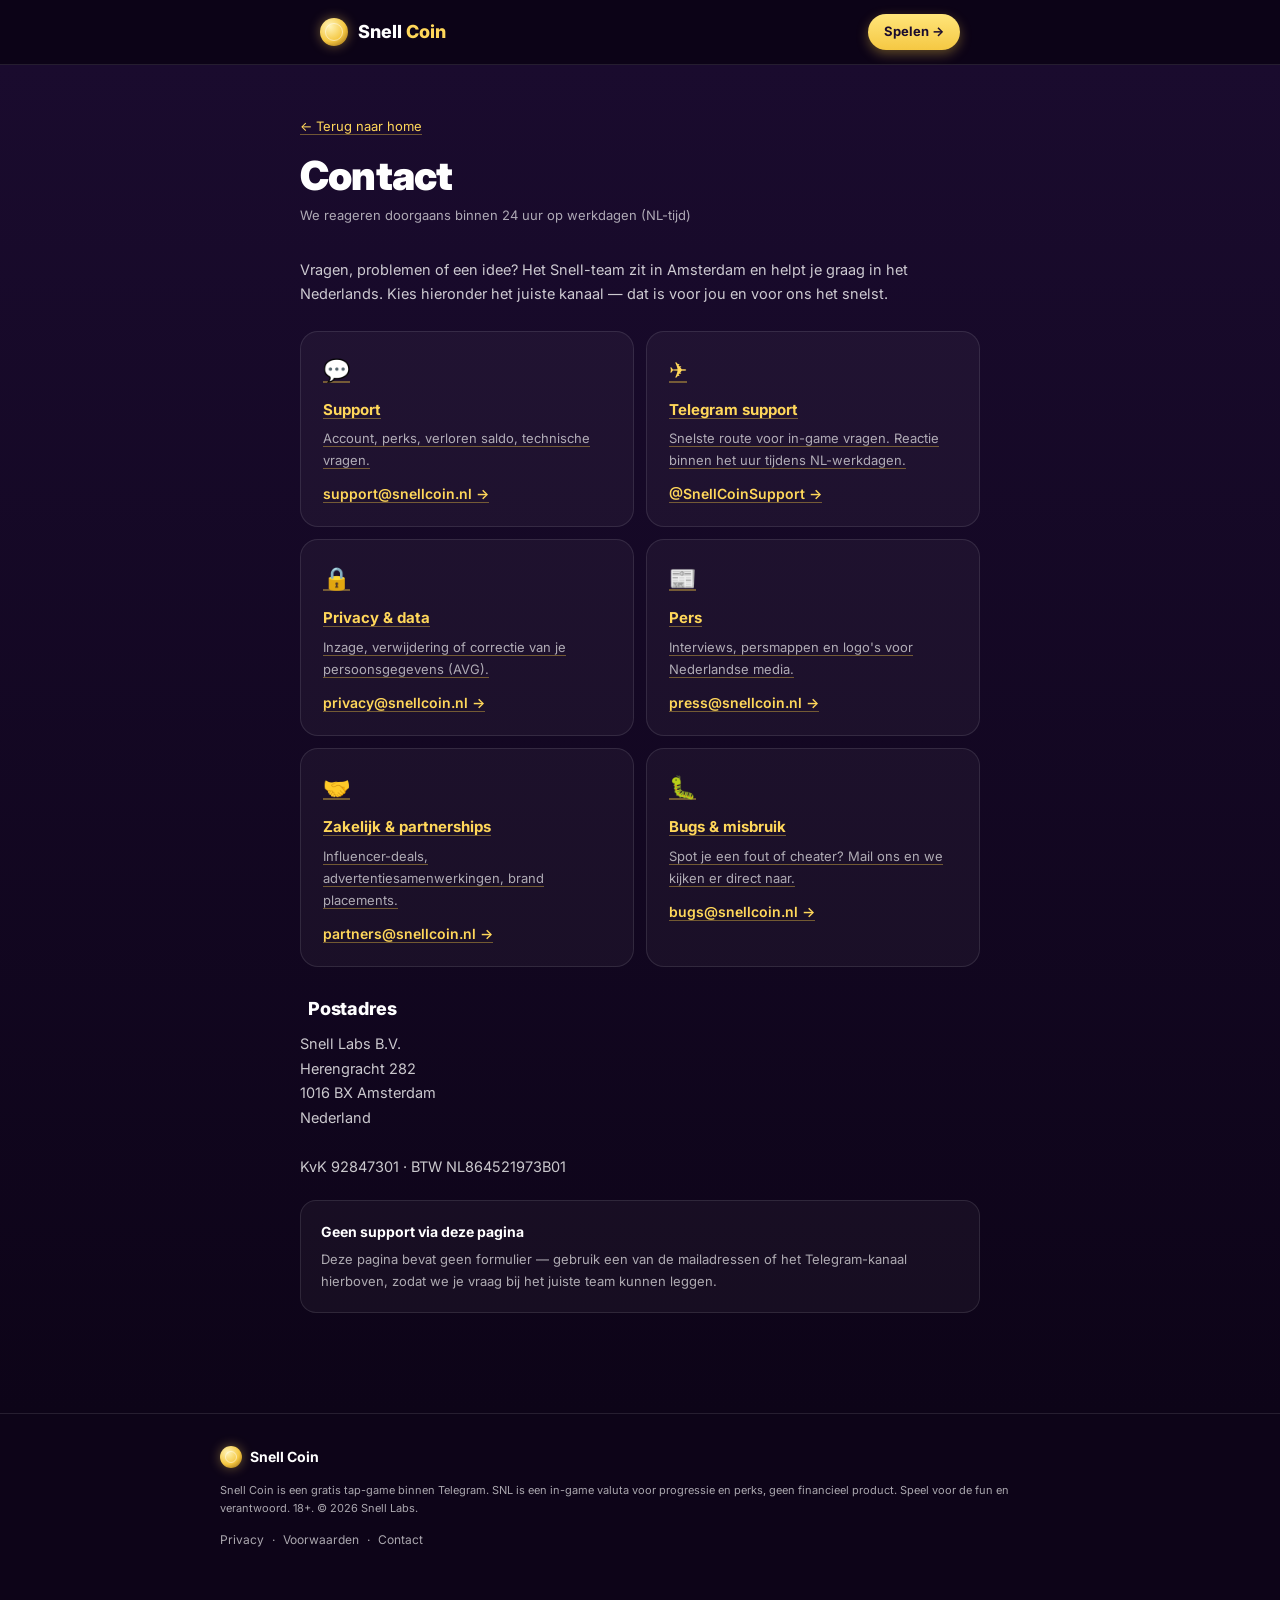
==== contact.html @ 4cd9ea13 "add Privacy, Voorwaarden, and Contact pages - privacy.html: AVG/GDPR-compliant policy covering Teleg" ====
<!DOCTYPE html>
<html lang="nl">
<head>
<meta charset="UTF-8" />
<meta name="viewport" content="width=device-width, initial-scale=1.0, viewport-fit=cover" />
<meta name="theme-color" content="#1a0b2e" />
<title>Contact — Snell Coin</title>
<meta name="description" content="Neem contact op met het Nederlandse Snell-team voor support, pers of zakelijke vragen." />
<meta name="robots" content="noindex" />
<link rel="preconnect" href="https://fonts.googleapis.com" />
<link rel="preconnect" href="https://fonts.gstatic.com" crossorigin />
<link href="https://fonts.googleapis.com/css2?family=Inter:wght@400;500;600;700;800;900&display=swap" rel="stylesheet" />
<link rel="stylesheet" href="styles.css" />
</head>
<body>

<header class="nav">
  <div class="nav-inner">
    <a href="index.html" class="logo">
      <div class="logo-coin"></div>
      <span>Snell <em>Coin</em></span>
    </a>
    <a href="index.html#cta" class="nav-cta">Spelen →</a>
  </div>
</header>

<section class="legal">
  <div class="container">
    <a href="index.html" class="legal-back">← Terug naar home</a>
    <h1>Contact</h1>
    <span class="updated">We reageren doorgaans binnen 24 uur op werkdagen (NL-tijd)</span>

    <p>
      Vragen, problemen of een idee? Het Snell-team zit in Amsterdam en helpt je graag
      in het Nederlands. Kies hieronder het juiste kanaal — dat is voor jou en voor ons
      het snelst.
    </p>

    <div class="contact-grid">
      <a href="mailto:support@snellcoin.nl" class="contact-card">
        <span class="ico">💬</span>
        <h3>Support</h3>
        <p>Account, perks, verloren saldo, technische vragen.</p>
        <span class="link">support@snellcoin.nl →</span>
      </a>

      <a href="https://t.me/SnellCoinSupport" class="contact-card">
        <span class="ico">✈</span>
        <h3>Telegram support</h3>
        <p>Snelste route voor in-game vragen. Reactie binnen het uur tijdens NL-werkdagen.</p>
        <span class="link">@SnellCoinSupport →</span>
      </a>

      <a href="mailto:privacy@snellcoin.nl" class="contact-card">
        <span class="ico">🔒</span>
        <h3>Privacy &amp; data</h3>
        <p>Inzage, verwijdering of correctie van je persoonsgegevens (AVG).</p>
        <span class="link">privacy@snellcoin.nl →</span>
      </a>

      <a href="mailto:press@snellcoin.nl" class="contact-card">
        <span class="ico">📰</span>
        <h3>Pers</h3>
        <p>Interviews, persmappen en logo's voor Nederlandse media.</p>
        <span class="link">press@snellcoin.nl →</span>
      </a>

      <a href="mailto:partners@snellcoin.nl" class="contact-card">
        <span class="ico">🤝</span>
        <h3>Zakelijk &amp; partnerships</h3>
        <p>Influencer-deals, advertentiesamenwerkingen, brand placements.</p>
        <span class="link">partners@snellcoin.nl →</span>
      </a>

      <a href="mailto:bugs@snellcoin.nl" class="contact-card">
        <span class="ico">🐛</span>
        <h3>Bugs &amp; misbruik</h3>
        <p>Spot je een fout of cheater? Mail ons en we kijken er direct naar.</p>
        <span class="link">bugs@snellcoin.nl →</span>
      </a>
    </div>

    <h2><span class="num"></span>Postadres</h2>
    <p>
      Snell Labs B.V.<br />
      Herengracht 282<br />
      1016 BX Amsterdam<br />
      Nederland<br /><br />
      KvK 92847301 · BTW NL864521973B01
    </p>

    <div class="legal-card">
      <h3>Geen support via deze pagina</h3>
      <p>Deze pagina bevat geen formulier — gebruik een van de mailadressen of het Telegram-kanaal hierboven, zodat we je vraag bij het juiste team kunnen leggen.</p>
    </div>
  </div>
</section>

<footer class="footer">
  <div class="container">
    <div class="footer-logo">
      <div class="logo-coin small"></div>
      <span>Snell Coin</span>
    </div>
    <p class="footer-disclaimer">
      Snell Coin is een gratis tap-game binnen Telegram. SNL is een in-game valuta voor progressie en perks, geen financieel product. Speel voor de fun en verantwoord. 18+. © 2026 Snell Labs.
    </p>
    <div class="footer-links">
      <a href="privacy.html">Privacy</a><span>·</span>
      <a href="voorwaarden.html">Voorwaarden</a><span>·</span>
      <a href="contact.html">Contact</a>
    </div>
  </div>
</footer>

</body>
</html>
---- styles.css ----
/* ============ RESET / BASE ============ */
*,*::before,*::after{box-sizing:border-box;margin:0;padding:0}
html{scroll-behavior:smooth;-webkit-text-size-adjust:100%}
body{
  font-family:'Inter',-apple-system,BlinkMacSystemFont,'Segoe UI',sans-serif;
  background:#0d0418;
  color:#fff;
  line-height:1.5;
  -webkit-font-smoothing:antialiased;
  overflow-x:hidden;
  padding-bottom:88px;
}
a{color:inherit;text-decoration:none}
img,svg{display:block;max-width:100%}

:root{
  --bg-0:#0d0418;
  --bg-1:#1a0b2e;
  --bg-2:#2a1248;
  --purple:#6b46c1;
  --purple-light:#8b5cf6;
  --gold:#FFD75A;
  --gold-2:#F5C843;
  --gold-3:#B07A14;
  --text-dim:rgba(255,255,255,.65);
  --border:rgba(255,255,255,.1);
}

.container{max-width:680px;margin:0 auto;padding:0 20px}
.container.narrow{max-width:560px}
.container.center{text-align:center}

.gold{color:var(--gold);background:linear-gradient(180deg,#FFE57A 0%,#F5C843 100%);-webkit-background-clip:text;background-clip:text;-webkit-text-fill-color:transparent}

/* ============ TOP BANNER ============ */
.top-banner{
  background:linear-gradient(90deg,#7c3aed,#a855f7);
  color:#fff;
  padding:8px 16px;
  text-align:center;
  font-size:12px;
  display:flex;align-items:center;justify-content:center;gap:8px;
  font-weight:500;
}
.pulse-dot{width:8px;height:8px;border-radius:50%;background:#4ade80;box-shadow:0 0 0 0 rgba(74,222,128,.7);animation:pulse 1.6s infinite}
@keyframes pulse{0%{box-shadow:0 0 0 0 rgba(74,222,128,.7)}70%{box-shadow:0 0 0 10px rgba(74,222,128,0)}100%{box-shadow:0 0 0 0 rgba(74,222,128,0)}}

/* ============ NAV ============ */
.nav{position:sticky;top:0;z-index:50;backdrop-filter:blur(12px);background:rgba(13,4,24,.85);border-bottom:1px solid var(--border)}
.nav-inner{max-width:680px;margin:0 auto;padding:14px 20px;display:flex;align-items:center;justify-content:space-between}
.logo{display:flex;align-items:center;gap:10px;font-weight:800;font-size:18px}
.logo em{font-style:normal;color:var(--gold)}
.logo-coin{
  width:28px;height:28px;border-radius:50%;
  background:radial-gradient(circle at 35% 30%,#FFF4B8 0%,#F5C843 55%,#8A5A0A 100%);
  box-shadow:0 0 12px rgba(255,215,90,.4);
  position:relative;
}
.logo-coin::after{content:"";position:absolute;inset:5px;border-radius:50%;border:1.5px solid rgba(255,255,255,.5)}
.logo-coin.small{width:22px;height:22px}
.nav-cta{
  background:linear-gradient(180deg,#FFE57A,#F5C843);
  color:#1a0b2e;font-weight:700;font-size:13px;
  padding:8px 16px;border-radius:999px;
  box-shadow:0 4px 12px rgba(245,200,67,.35);
}

/* ============ HERO ============ */
.hero{
  position:relative;
  background:radial-gradient(ellipse at top,#3b1d6e 0%,#1a0b2e 50%,#0d0418 100%);
  padding:32px 0 48px;
  overflow:hidden;
}
.hero-glow{
  position:absolute;top:30%;left:50%;transform:translate(-50%,-50%);
  width:600px;height:600px;
  background:radial-gradient(circle,rgba(139,92,246,.4) 0%,transparent 60%);
  filter:blur(40px);pointer-events:none;
}
.hero .container{position:relative;z-index:1;text-align:center}

.hero-badge{
  display:inline-flex;align-items:center;gap:8px;
  background:rgba(255,255,255,.08);border:1px solid var(--border);
  padding:6px 14px;border-radius:999px;
  font-size:12px;font-weight:500;color:var(--text-dim);
  margin-bottom:20px;
}
.hero-badge .flag{font-size:14px}

.hero-title{
  font-size:clamp(34px,8vw,52px);font-weight:900;line-height:1.05;letter-spacing:-.02em;
  margin-bottom:14px;
}
.hero-sub{
  font-size:16px;color:var(--text-dim);max-width:480px;margin:0 auto 28px;line-height:1.55;
}

/* Coin stage */
.coin-stage{
  position:relative;margin:8px auto 28px;
  width:min(82vw,320px);aspect-ratio:1;
  display:flex;align-items:center;justify-content:center;
}
.coin-shadow{
  position:absolute;bottom:-2%;left:50%;transform:translateX(-50%);
  width:70%;height:14px;
  background:radial-gradient(ellipse,rgba(0,0,0,.55),transparent 70%);
  filter:blur(8px);
}
.coin{
  width:100%;height:100%;
  filter:drop-shadow(0 18px 40px rgba(255,215,90,.35));
  animation:float 4s ease-in-out infinite;
}
.coin-svg{width:100%;height:100%}
@keyframes float{0%,100%{transform:translateY(0) rotate(-3deg)}50%{transform:translateY(-12px) rotate(3deg)}}

.coin-counter{
  position:absolute;top:-8px;left:50%;transform:translateX(-50%);
  background:rgba(13,4,24,.7);backdrop-filter:blur(10px);
  border:1px solid var(--border);border-radius:14px;
  padding:8px 16px;text-align:center;min-width:180px;
}
.coin-counter-num{font-size:22px;font-weight:800;color:var(--gold);letter-spacing:-.01em}
.coin-counter-label{font-size:10px;color:var(--text-dim);margin-top:2px;text-transform:uppercase;letter-spacing:.05em}

/* Buttons */
.btn{
  display:inline-flex;align-items:center;justify-content:center;gap:10px;
  padding:16px 28px;border-radius:999px;
  font-weight:700;font-size:16px;letter-spacing:-.01em;
  border:none;cursor:pointer;transition:transform .15s ease,box-shadow .15s ease;
  text-align:center;
}
.btn-primary{
  background:linear-gradient(180deg,#FFE57A 0%,#F5C843 50%,#D9A526 100%);
  color:#1a0b2e;
  box-shadow:0 8px 24px rgba(245,200,67,.4),inset 0 1px 0 rgba(255,255,255,.5);
}
.btn-primary:hover{transform:translateY(-2px);box-shadow:0 12px 32px rgba(245,200,67,.5),inset 0 1px 0 rgba(255,255,255,.5)}
.btn-primary:active{transform:translateY(0)}
.btn-hero{font-size:17px;padding:18px 32px}
.btn-arrow{transition:transform .2s ease}
.btn:hover .btn-arrow{transform:translateX(4px)}
.btn-sm{padding:11px 18px;font-size:14px}

.hero-trust{
  display:flex;align-items:center;justify-content:center;gap:0;
  margin-top:28px;
}
.trust-item{display:flex;flex-direction:column;align-items:center;padding:0 18px;font-size:11px;color:var(--text-dim);text-transform:uppercase;letter-spacing:.04em}
.trust-item strong{font-size:18px;color:#fff;font-weight:800;margin-bottom:2px;letter-spacing:-.01em}
.trust-divider{width:1px;height:32px;background:var(--border)}

/* ============ SECTIONS ============ */
.section{padding:64px 0;position:relative}
.section-dark{background:linear-gradient(180deg,#0d0418 0%,#1a0b2e 50%,#0d0418 100%)}

.eyebrow{
  display:inline-block;
  color:var(--gold);font-weight:700;font-size:12px;
  letter-spacing:.12em;text-transform:uppercase;margin-bottom:12px;
  border:1px solid rgba(245,200,67,.3);padding:4px 10px;border-radius:999px;
}
.section-title{
  font-size:clamp(28px,6vw,40px);font-weight:900;line-height:1.1;letter-spacing:-.02em;
  margin-bottom:16px;
}
.section-lead{
  font-size:16px;color:var(--text-dim);line-height:1.6;margin-bottom:36px;max-width:560px;
}

/* ============ ECONOMY GRID ============ */
.econ-grid{display:grid;grid-template-columns:repeat(2,1fr);gap:12px}
.econ-card{
  background:linear-gradient(180deg,rgba(139,92,246,.12) 0%,rgba(139,92,246,.04) 100%);
  border:1px solid var(--border);border-radius:18px;
  padding:22px 18px;
}
.econ-card.highlight{
  background:linear-gradient(180deg,rgba(245,200,67,.18) 0%,rgba(245,200,67,.04) 100%);
  border-color:rgba(245,200,67,.3);
  grid-column:span 2;
}
.econ-num{font-size:24px;font-weight:900;color:var(--gold);letter-spacing:-.02em;line-height:1.1}
.econ-card.highlight .econ-num{font-size:32px}
.econ-label{font-size:11px;color:var(--text-dim);text-transform:uppercase;letter-spacing:.06em;margin:4px 0 10px;font-weight:600}
.econ-card p{font-size:13px;color:rgba(255,255,255,.75);line-height:1.5}

/* ============ HOW STEPS ============ */
.how-steps{display:flex;flex-direction:column;gap:20px;margin-top:36px}
.how-step{
  background:rgba(255,255,255,.04);border:1px solid var(--border);
  border-radius:20px;padding:24px;position:relative;
}
.how-step-num{
  position:absolute;top:18px;right:18px;
  font-size:48px;font-weight:900;color:rgba(255,215,90,.15);line-height:1;letter-spacing:-.04em;
}
.how-step h3{font-size:20px;font-weight:800;margin-bottom:8px;letter-spacing:-.01em}
.how-step p{font-size:14px;color:var(--text-dim);line-height:1.6;margin-bottom:16px}

/* Energy demo */
.energy-demo{display:flex;align-items:center;gap:10px;background:rgba(0,0,0,.35);padding:10px 14px;border-radius:14px}
.lightning{font-size:18px;filter:drop-shadow(0 0 4px rgba(255,215,90,.6))}
.energy-bar-wrap{flex:1;height:8px;background:rgba(255,255,255,.1);border-radius:999px;overflow:hidden}
.energy-bar{height:100%;width:97.6%;background:linear-gradient(90deg,#FFE57A,#F5C843);border-radius:999px;transition:width .3s ease}
.energy-num{font-size:13px;font-weight:700;color:#fff;min-width:60px;text-align:right;font-variant-numeric:tabular-nums}

/* Perks list */
.perks-list{display:flex;flex-direction:column;gap:8px}
.perk{
  display:flex;align-items:center;gap:12px;
  background:rgba(0,0,0,.35);border-radius:12px;padding:10px 14px;
}
.perk-icon{font-size:22px;width:32px;text-align:center}
.perk-info{flex:1;display:flex;flex-direction:column}
.perk-info strong{font-size:14px;font-weight:700}
.perk-info span{font-size:11px;color:var(--text-dim)}
.perk-cost{font-size:12px;font-weight:700;color:var(--gold);background:rgba(245,200,67,.12);padding:4px 8px;border-radius:8px;white-space:nowrap}

/* Leaderboard */
.leaderboard{display:flex;flex-direction:column;gap:6px}
.lb-row{
  display:flex;align-items:center;gap:12px;
  background:rgba(0,0,0,.3);padding:10px 14px;border-radius:10px;
  font-size:14px;
}
.lb-row.gold-bg{
  background:linear-gradient(90deg,rgba(245,200,67,.25),rgba(245,200,67,.05));
  border:1px solid rgba(245,200,67,.3);
}
.lb-row.dim{opacity:.5;border:1px dashed var(--border);background:transparent}
.lb-pos{font-weight:800;color:var(--gold);min-width:32px}
.lb-name{flex:1;font-weight:600}
.lb-bal{font-weight:700;color:#fff;font-variant-numeric:tabular-nums}

/* ============ ACTIVITY FEED ============ */
.activity-feed{
  background:rgba(255,255,255,.04);border:1px solid var(--border);border-radius:18px;
  padding:8px;margin-bottom:32px;max-height:280px;overflow:hidden;
  mask-image:linear-gradient(180deg,#000 0%,#000 80%,transparent 100%);
}
.activity-row{
  display:flex;align-items:center;gap:12px;
  padding:10px 12px;border-radius:10px;font-size:13px;
  animation:slideIn .4s ease-out;
}
.activity-row + .activity-row{border-top:1px solid var(--border)}
.activity-avatar{
  width:28px;height:28px;border-radius:50%;
  background:linear-gradient(135deg,#8b5cf6,#ec4899);
  display:flex;align-items:center;justify-content:center;
  font-size:11px;font-weight:700;flex-shrink:0;
}
.activity-text{flex:1;color:var(--text-dim)}
.activity-text strong{color:#fff}
.activity-amount{color:var(--gold);font-weight:700;font-variant-numeric:tabular-nums;white-space:nowrap}
@keyframes slideIn{from{opacity:0;transform:translateY(-8px)}to{opacity:1;transform:none}}

/* Reviews */
.reviews{display:flex;flex-direction:column;gap:14px}
.review{
  background:rgba(255,255,255,.04);border:1px solid var(--border);
  border-radius:16px;padding:18px;
}
.review-stars{color:var(--gold);font-size:14px;letter-spacing:2px;margin-bottom:8px}
.review p{font-size:14px;line-height:1.6;color:rgba(255,255,255,.85);margin-bottom:14px}
.review-author{display:flex;align-items:center;gap:10px}
.avatar{width:36px;height:36px;border-radius:50%;flex-shrink:0}
.avatar.a1{background:linear-gradient(135deg,#f59e0b,#ef4444)}
.avatar.a2{background:linear-gradient(135deg,#ec4899,#8b5cf6)}
.avatar.a3{background:linear-gradient(135deg,#3b82f6,#06b6d4)}
.review-author strong{font-size:13px;display:block}
.review-author span{font-size:12px;color:var(--text-dim)}

/* ============ VALUE ============ */
.value-grid{display:grid;grid-template-columns:repeat(3,1fr);gap:10px;margin-bottom:24px}
.value-card{
  background:rgba(255,255,255,.04);border:1px solid var(--border);
  border-radius:16px;padding:18px 12px;text-align:center;
}
.value-num{font-size:22px;font-weight:900;letter-spacing:-.02em;line-height:1.1}
.value-label{font-size:10px;text-transform:uppercase;letter-spacing:.06em;color:var(--text-dim);margin:4px 0 8px;font-weight:600}
.value-card p{font-size:12px;color:rgba(255,255,255,.75);line-height:1.45}

.disclaimer{
  background:rgba(255,215,90,.06);border:1px solid rgba(255,215,90,.2);
  border-radius:14px;padding:14px 16px;
  font-size:12px;color:var(--text-dim);line-height:1.55;
}
.disclaimer strong{color:#fff}

/* ============ FAQ ============ */
.faq-item{
  background:rgba(255,255,255,.04);border:1px solid var(--border);
  border-radius:14px;margin-bottom:10px;overflow:hidden;
  transition:background .2s ease;
}
.faq-item[open]{background:rgba(139,92,246,.1);border-color:rgba(139,92,246,.3)}
.faq-item summary{
  padding:16px 20px;cursor:pointer;font-weight:600;font-size:15px;
  list-style:none;display:flex;justify-content:space-between;align-items:center;gap:12px;
}
.faq-item summary::-webkit-details-marker{display:none}
.faq-item summary::after{
  content:"+";font-size:22px;font-weight:300;color:var(--gold);
  transition:transform .2s ease;line-height:1;
}
.faq-item[open] summary::after{content:"−"}
.faq-item p{padding:0 20px 18px;font-size:14px;color:var(--text-dim);line-height:1.6}

/* ============ FINAL CTA ============ */
.cta-final{
  background:radial-gradient(ellipse at center,#3b1d6e 0%,#1a0b2e 60%,#0d0418 100%);
  padding:72px 0 96px;
}
.cta-coin{width:140px;margin:0 auto 24px;animation:float 4s ease-in-out infinite;filter:drop-shadow(0 16px 36px rgba(255,215,90,.4))}
.btn-cta{
  font-size:17px;padding:18px 28px;width:100%;max-width:380px;margin:8px auto 0;
  animation:ctaPulse 2.4s ease-in-out infinite;
}
@keyframes ctaPulse{0%,100%{box-shadow:0 8px 24px rgba(245,200,67,.4),inset 0 1px 0 rgba(255,255,255,.5)}50%{box-shadow:0 12px 40px rgba(245,200,67,.7),inset 0 1px 0 rgba(255,255,255,.5)}}
.tg-icon{font-size:18px;color:#1a0b2e}
.cta-meta{margin-top:20px;display:flex;flex-direction:column;gap:6px;font-size:12px;color:var(--text-dim)}

/* ============ FOOTER ============ */
.footer{padding:32px 0 40px;border-top:1px solid var(--border);background:#0d0418}
.footer-logo{display:flex;align-items:center;gap:8px;font-weight:700;margin-bottom:14px;font-size:14px}
.footer-disclaimer{font-size:11px;color:var(--text-dim);line-height:1.6;margin-bottom:14px}
.footer-links{display:flex;align-items:center;gap:8px;font-size:12px;color:var(--text-dim)}
.footer-links a:hover{color:#fff}

/* ============ STICKY CTA ============ */
.sticky-cta{
  position:fixed;bottom:0;left:0;right:0;z-index:100;
  background:rgba(13,4,24,.92);backdrop-filter:blur(16px);
  border-top:1px solid var(--border);
  padding:10px 16px calc(10px + env(safe-area-inset-bottom));
  transform:translateY(100%);transition:transform .3s ease;
}
.sticky-cta.visible{transform:translateY(0)}
.sticky-cta-inner{max-width:680px;margin:0 auto;display:flex;align-items:center;justify-content:space-between;gap:12px}
.sticky-cta-left{display:flex;align-items:center;gap:10px;min-width:0;flex:1}
.sticky-cta-coin{
  width:36px;height:36px;border-radius:50%;flex-shrink:0;
  background:radial-gradient(circle at 35% 30%,#FFF4B8 0%,#F5C843 55%,#8A5A0A 100%);
  box-shadow:0 0 12px rgba(255,215,90,.4);
}
.sticky-cta-left strong{display:block;font-size:13px;font-weight:700}
.sticky-cta-left span{font-size:11px;color:var(--text-dim)}

/* ============ TABLET+ ============ */
@media (min-width:720px){
  .container{max-width:880px}
  .econ-grid{grid-template-columns:repeat(3,1fr)}
  .econ-card.highlight{grid-column:span 3}
  .how-steps{display:grid;grid-template-columns:repeat(3,1fr);gap:16px}
  .reviews{display:grid;grid-template-columns:repeat(3,1fr)}
  .hero-title{font-size:64px}
}

/* ============ LEGAL / CONTACT PAGES ============ */
.legal{padding:48px 0 80px;background:linear-gradient(180deg,#1a0b2e 0%,#0d0418 100%);min-height:calc(100vh - 160px)}
.legal .container{max-width:720px}
.legal-back{display:inline-flex;align-items:center;gap:6px;color:var(--text-dim);font-size:13px;margin-bottom:18px;transition:color .15s ease}
.legal-back:hover{color:var(--gold)}
.legal h1{font-size:clamp(28px,6vw,40px);font-weight:900;letter-spacing:-.02em;margin-bottom:8px;line-height:1.1}
.legal .updated{color:var(--text-dim);font-size:13px;margin-bottom:32px;display:block}
.legal h2{font-size:18px;font-weight:800;margin:28px 0 10px;letter-spacing:-.01em;color:#fff}
.legal h2 .num{color:var(--gold);margin-right:8px;font-variant-numeric:tabular-nums}
.legal p,.legal li{font-size:14.5px;color:rgba(255,255,255,.78);line-height:1.7}
.legal p{margin-bottom:12px}
.legal ul{padding-left:20px;margin-bottom:12px}
.legal li{margin-bottom:6px}
.legal strong{color:#fff;font-weight:600}
.legal a{color:var(--gold);text-decoration:underline;text-decoration-color:rgba(245,200,67,.4);text-underline-offset:3px}
.legal a:hover{text-decoration-color:var(--gold)}
.legal-card{background:rgba(255,255,255,.04);border:1px solid var(--border);border-radius:16px;padding:20px;margin:20px 0}
.legal-card h3{font-size:14px;font-weight:700;margin-bottom:6px;color:#fff}
.legal-card p{font-size:13px;margin:0;color:var(--text-dim)}

.contact-grid{display:grid;grid-template-columns:1fr;gap:12px;margin-top:24px}
@media (min-width:720px){.contact-grid{grid-template-columns:repeat(2,1fr)}}
.contact-card{
  background:rgba(255,255,255,.04);border:1px solid var(--border);
  border-radius:18px;padding:22px;
  display:flex;flex-direction:column;gap:6px;
  transition:border-color .2s ease,background .2s ease;
}
.contact-card:hover{border-color:rgba(245,200,67,.4);background:rgba(245,200,67,.05)}
.contact-card .ico{font-size:22px;margin-bottom:6px}
.contact-card h3{font-size:15px;font-weight:700}
.contact-card p{font-size:13px;color:var(--text-dim);margin:0}
.contact-card .link{color:var(--gold);font-weight:600;font-size:14px;margin-top:6px}

/* Reduce motion */
@media (prefers-reduced-motion:reduce){
  *,*::before,*::after{animation-duration:.01ms!important;animation-iteration-count:1!important;transition-duration:.01ms!important}
}
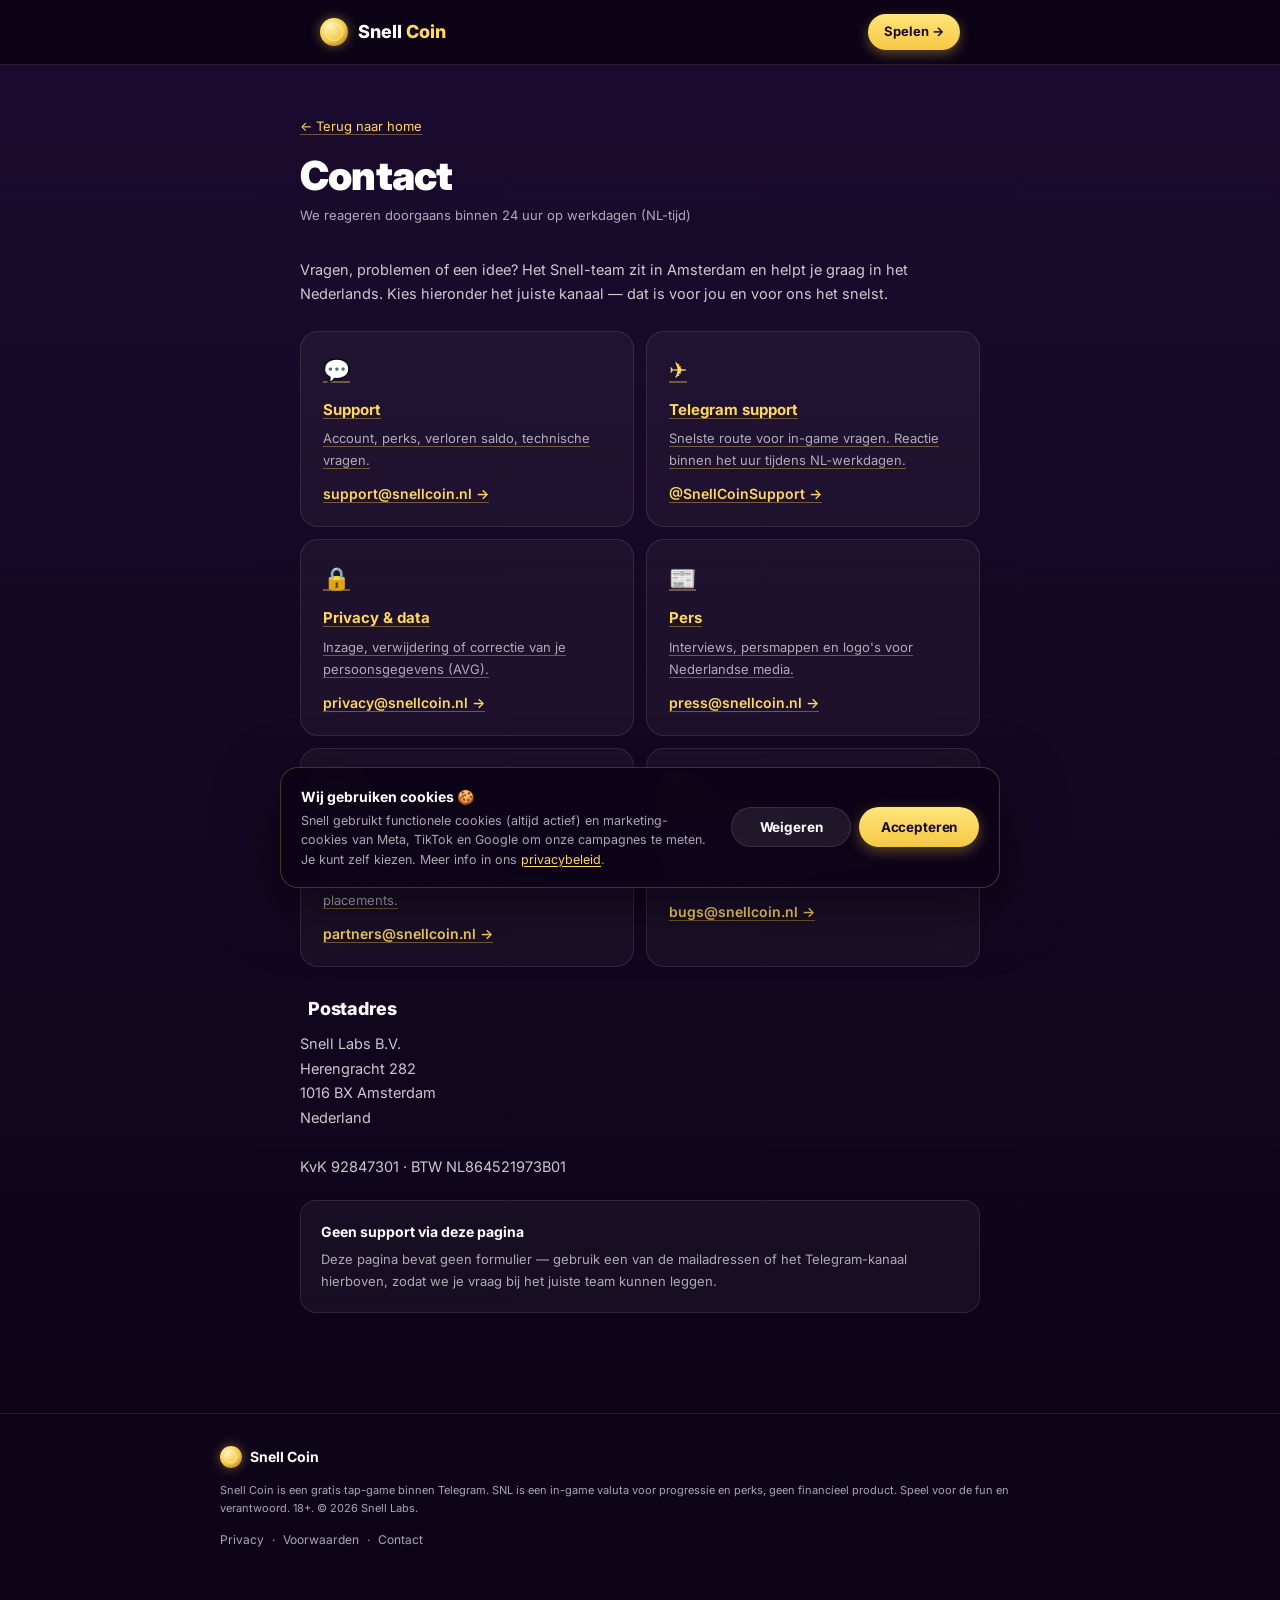
==== commit 49d214b7: "add AVG-compliant cookie consent banner Required by AVG art. 6 lid 1 sub a and Telecommunicatiewet a" ====
--- a/contact.html
+++ b/contact.html
@@ -113,5 +113,6 @@
   </div>
 </footer>
 
+<script src="consent.js"></script>
 </body>
 </html>
--- a/styles.css
+++ b/styles.css
@@ -396,6 +396,47 @@
 .contact-card p{font-size:13px;color:var(--text-dim);margin:0}
 .contact-card .link{color:var(--gold);font-weight:600;font-size:14px;margin-top:6px}
 
+/* ============ COOKIE BANNER ============ */
+.cookie-banner{
+  position:fixed;left:12px;right:12px;bottom:12px;z-index:200;
+  background:rgba(13,4,24,.96);backdrop-filter:blur(20px);
+  border:1px solid rgba(245,200,67,.25);border-radius:18px;
+  padding:18px 20px;
+  box-shadow:0 20px 60px rgba(0,0,0,.5);
+  transform:translateY(140%);opacity:0;
+  transition:transform .4s cubic-bezier(.2,.8,.2,1),opacity .3s ease;
+  max-width:720px;margin:0 auto;
+}
+.cookie-banner.visible{transform:translateY(0);opacity:1}
+.cookie-inner{display:flex;flex-direction:column;gap:14px}
+.cookie-text strong{display:block;font-size:14px;font-weight:700;margin-bottom:4px}
+.cookie-text p{font-size:12.5px;color:var(--text-dim);line-height:1.55;margin:0}
+.cookie-text a{color:var(--gold);text-decoration:underline;text-underline-offset:2px}
+.cookie-actions{display:flex;gap:8px}
+.cookie-btn{
+  flex:1;
+  padding:11px 14px;border-radius:999px;
+  font-family:inherit;font-weight:700;font-size:13.5px;letter-spacing:-.01em;
+  border:none;cursor:pointer;
+  transition:transform .15s ease,background .15s ease;
+}
+.cookie-btn:hover{transform:translateY(-1px)}
+.cookie-btn:active{transform:translateY(0)}
+.cookie-deny{background:rgba(255,255,255,.08);color:#fff;border:1px solid var(--border)}
+.cookie-deny:hover{background:rgba(255,255,255,.12)}
+.cookie-accept{background:linear-gradient(180deg,#FFE57A,#F5C843);color:#1a0b2e;box-shadow:0 4px 14px rgba(245,200,67,.35)}
+
+@media (min-width:560px){
+  .cookie-inner{flex-direction:row;align-items:center;gap:20px}
+  .cookie-text{flex:1}
+  .cookie-actions{flex:0 0 auto}
+  .cookie-btn{flex:0 0 auto;min-width:120px}
+}
+
+/* When sticky CTA is visible, lift cookie banner above it on mobile */
+.sticky-cta.visible ~ .cookie-banner,
+body:has(.sticky-cta.visible) .cookie-banner{bottom:88px}
+
 /* Reduce motion */
 @media (prefers-reduced-motion:reduce){
   *,*::before,*::after{animation-duration:.01ms!important;animation-iteration-count:1!important;transition-duration:.01ms!important}
